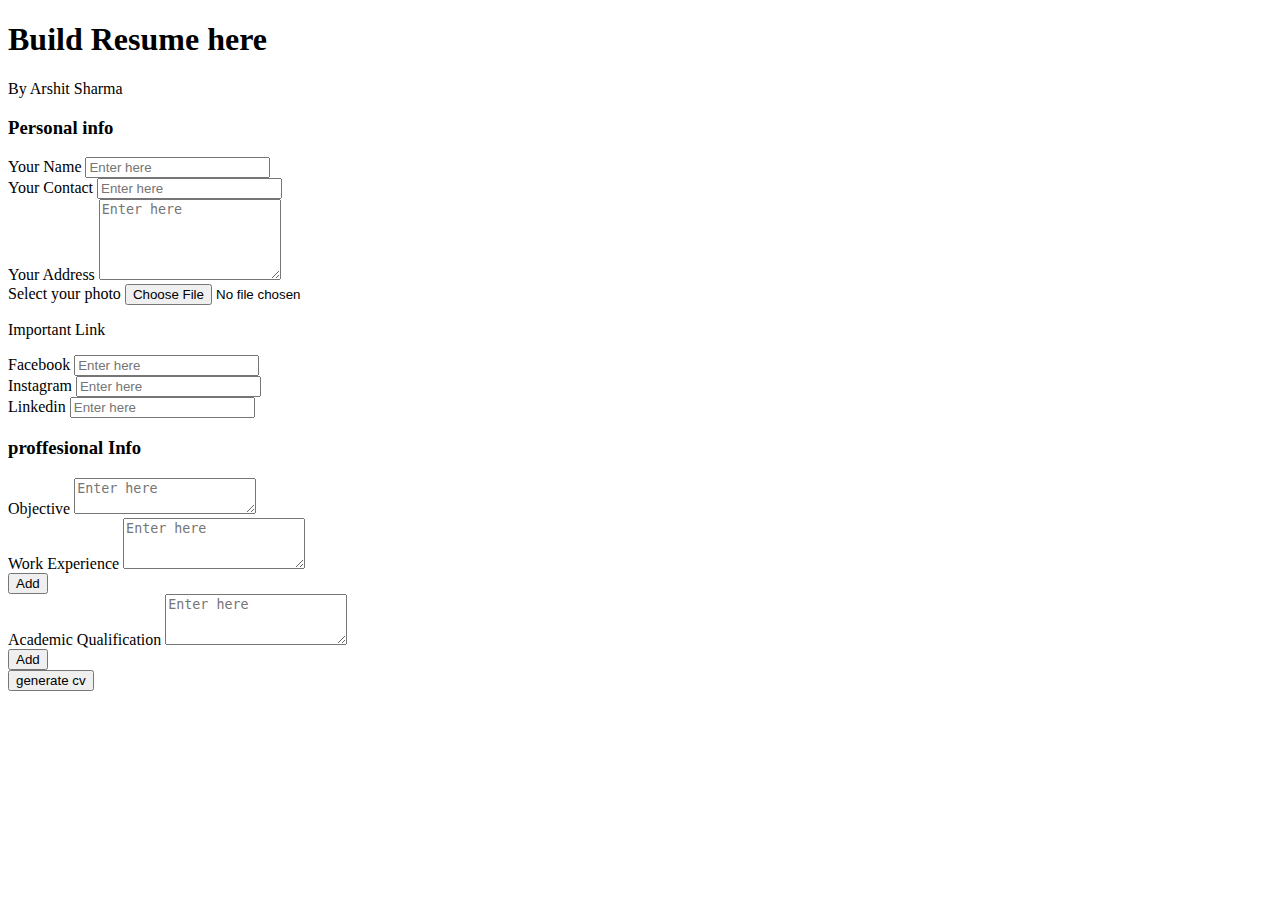
==== resume_project/index.html @ 4ed72d7b "Add files via upload" ====
<!DOCTYPE html>
<html lang="en">
<head>
<meta charset="UTF-8" />
<meta http-equiv="X-UA-Compatible" content="IE=edge" />
<meta name="viewport" content="width=device-width, initial-scale=1.0" />
<link 
 href="https://cdn.jsdelivr.net/npm/bootstrap@5.3.2/dist/css/bootstrap.min.css"
 rel="stylesheet" 
 integrity="sha384-T3c6CoIi6uLrA9TneNEoa7RxnatzjcDSCmG1MXxSR1GAsXEV/Dwwykc2MPK8M2HN" 
 crossorigin="anonymous"
 />
<link rel="stylesheet" href="style.css" />
<title>Resume Generator</title>
</head>
<body>
<!-- here goes html code -->
<div class ="container" id="cv-form">
<h1 class="text-center my-2">Build Resume here</h1>
<p class="text-center">By Arshit Sharma</p>
<div class="row">
 <div class="col-md-6">
      <h3>Personal info</h3>

     <div class="form-group">
        <label for="nameField"> Your Name</label>
        <input
        type="text"
        id="nameField"
        placeholder="Enter here"
        class="form-control"
       />
     </div>
     <div class="form-group">
        <label for="contactField"> Your Contact</label>
        <input
        type="text"
        id="contactField"
        placeholder="Enter here"
        class="form-control"
       />
     </div>
     <div class="form-group">
        <label for="addressField"> Your Address</label>
        <textarea
        id="addressField"
        placeholder="Enter here"
        class="form-control"
        rows="5"
        ></textarea>
     </div>
     
     <div class="form-group mt-3">
      <label for="">Select your photo</label>
      <input id="imgField" type="file" class="form-control" />
    </div>

     <p class="text-secondary my-3">Important Link</p>
     <div class="form-group">
        <label for="fbField">Facebook</label>
        <input
        type="text"
        id="fbField"
        placeholder="Enter here"
        class="form-control"
       />
     </div>

     <div class="form-group">
        <label for="instaField">Instagram</label>
        <input
        type="text"
        id="instaField"
        placeholder="Enter here"
        class="form-control"
       />
     </div>

     <div class="form-group">
        <label for="linkedField">Linkedin</label>
        <input
        type="text"
        id="linkedField"
        placeholder="Enter here"
        class="form-control"
       />
     </div>
 </div>
     <div class="col-md-6">

       <h3>proffesional Info</h3>

       <div class="form-group">
         <label for="">Objective</label>
         <textarea 
         id="objectiveField"
         rwos="5"
         placeholder="Enter here"
         class="form-control"
         ></textarea>
       </div>

       <div class="form-group" id="we">
         <label for="">Work Experience</label>
         <textarea
         rows="3"
         placeholder="Enter here"
         class="form-control weField"
         ></textarea>

          <div class="container text-center mt-2" id="weAddButton">
            <button onclick="addNewWEField()" class="btn btn-primary btn-sm">Add</button>

          </div>
      </div>

      <div class="form-group" id="aq">
         <label for="">Academic Qualification</label>
         <textarea
         rows="3"
         placeholder="Enter here"
         class="form-control eqField"
         ></textarea>

          <div class="container text-center mt-2" id="aqAddButton">
            <button onclick="addNewAQField()" class="btn btn-primary btn-sm">Add</button>
          </div>
      </div>
     </div>
   </div>  
   <div class="container text-center mt-3">
       <button onclick="generateCV()" class="btn btn-primary btn-lg">generate cv</button>
   </div>
</div>

<!-- cv Template -->
<div class="container" id="cv-template">

   <h1> this is Template</h1>
     <div class="row">
     <div class="col-md-4 text-center py-5 background">
      <!--left side -->
      <img src="https://i0.wp.com/pbs.twimg.com/media/EfwfM9mX0AcM7Ea.jpg" 
      alt=""
      class="img-fluid myimg"
      id="imgTemplate"
      />
      <div class="container">
         <p id="nameT1">Arshit Sharma</p>
         <p id="contactT">+919317620137, +918264300137</p>
         <p id="addressT">606,o-hostel,patialia, INDIA</p>

         <hr />

          <p>
            <a id="fbT" href="#1">https://leetcode.com/arshit_sharma/</a>
          </p>
          <p>
            <a id="instaT" href="#1">https://github.com/Arshitsharma</a>
          </p>
          <p>
            <a id="linkedT" href="#1">https://leetcode.com/arshit_sharma/</a>
          </p>

         </div>
       </div>
     <div class="col-md-8 py-2">
      <h1 id="nameT2" class="text-center" style="font-weight:980">Arshit Sharma</h1>

      <!-- objective card -->

      <div class="card mt-4">
         <div class="card-header background">
         <h3>Objective</h3>
         </div>
         <div class="card-body">
         <p id="objectiveT">
        Lorem ipsum dolor sit amet consectetur adipisicing elit. Nemo, reprehenderit at. 
        Iusto porro, laboriosam incidunt provident dolorem similique corrupti inventore 
        non at natus, ea praesentium explicabo aspernatur qui numquam, illo eligendi fugit 
        magni voluptatibus dolores expedita. Quae distinctio, excepturi quibusdam repellendus 
        commodi, maiores officiis reiciendis ullam, voluptate iure consequatur dolorem!
         </p>
         </div>
      </div>
   
         <!-- work experience -->  

      <div class="card mt-4">
         <div class="card-header background">
         <h3>Work experience</h3>
         </div>
         <div class="card-body">

            <ul id="weT">
            <li>Lorem ipsum dolor sit amet consectetur, adipisicing elit. Perspiciatis, quia!
              </li>
            <li>Lorem ipsum dolor sit amet consectetur, adipisicing elit. Perspiciatis, quia!
            </li>
            <li>Lorem ipsum dolor sit amet consectetur, adipisicing elit. Perspiciatis, quia!
            </li>
            </ul>
         </div>
      </div>
       
      <!-- academic quali -->  

      <div class="card mt-4">
         <div class="card-header background">
         <h3>Academic Qualification</h3>
         </div>
         <div class="card-body">

            <ul id="aqT">
            <li>Lorem ipsum dolor sit amet consectetur, adipisicing elit. Perspiciatis, quia!
              </li>
            <li>Lorem ipsum dolor sit amet consectetur, adipisicing elit. Perspiciatis, quia!
            </li>
            <li>Lorem ipsum dolor sit amet consectetur, adipisicing elit. Perspiciatis, quia!
            </li>
            </ul>
         </div>
      </div>
      
      <div class="container mt-3 text-center">
         <button onclick="printCV()" class="btn background">print cv</button>
      </div>
     </div>


   </div>
</div>


<script src="https://cdn.jsdelivr.net/npm/bootstrap@5.3.2/dist/js/bootstrap.bundle.min.js"
 integrity="sha384-C6RzsynM9kWDrMNeT87bh95OGNyZPhcTNXj1NW7RuBCsyN/o0jlpcV8Qyq46cDfL" 
 crossorigin="anonymous">
</script>
<script src="script.js"></script>
</body>
</html>
---- resume_project/style.css ----
#cv-form{
    
    /* display: none; */
}

#cv-template{
    display: none;
}

.myimg{
    border-radius: 50%;
    width: 200px;
}
.background{
    background-color: grey;
}
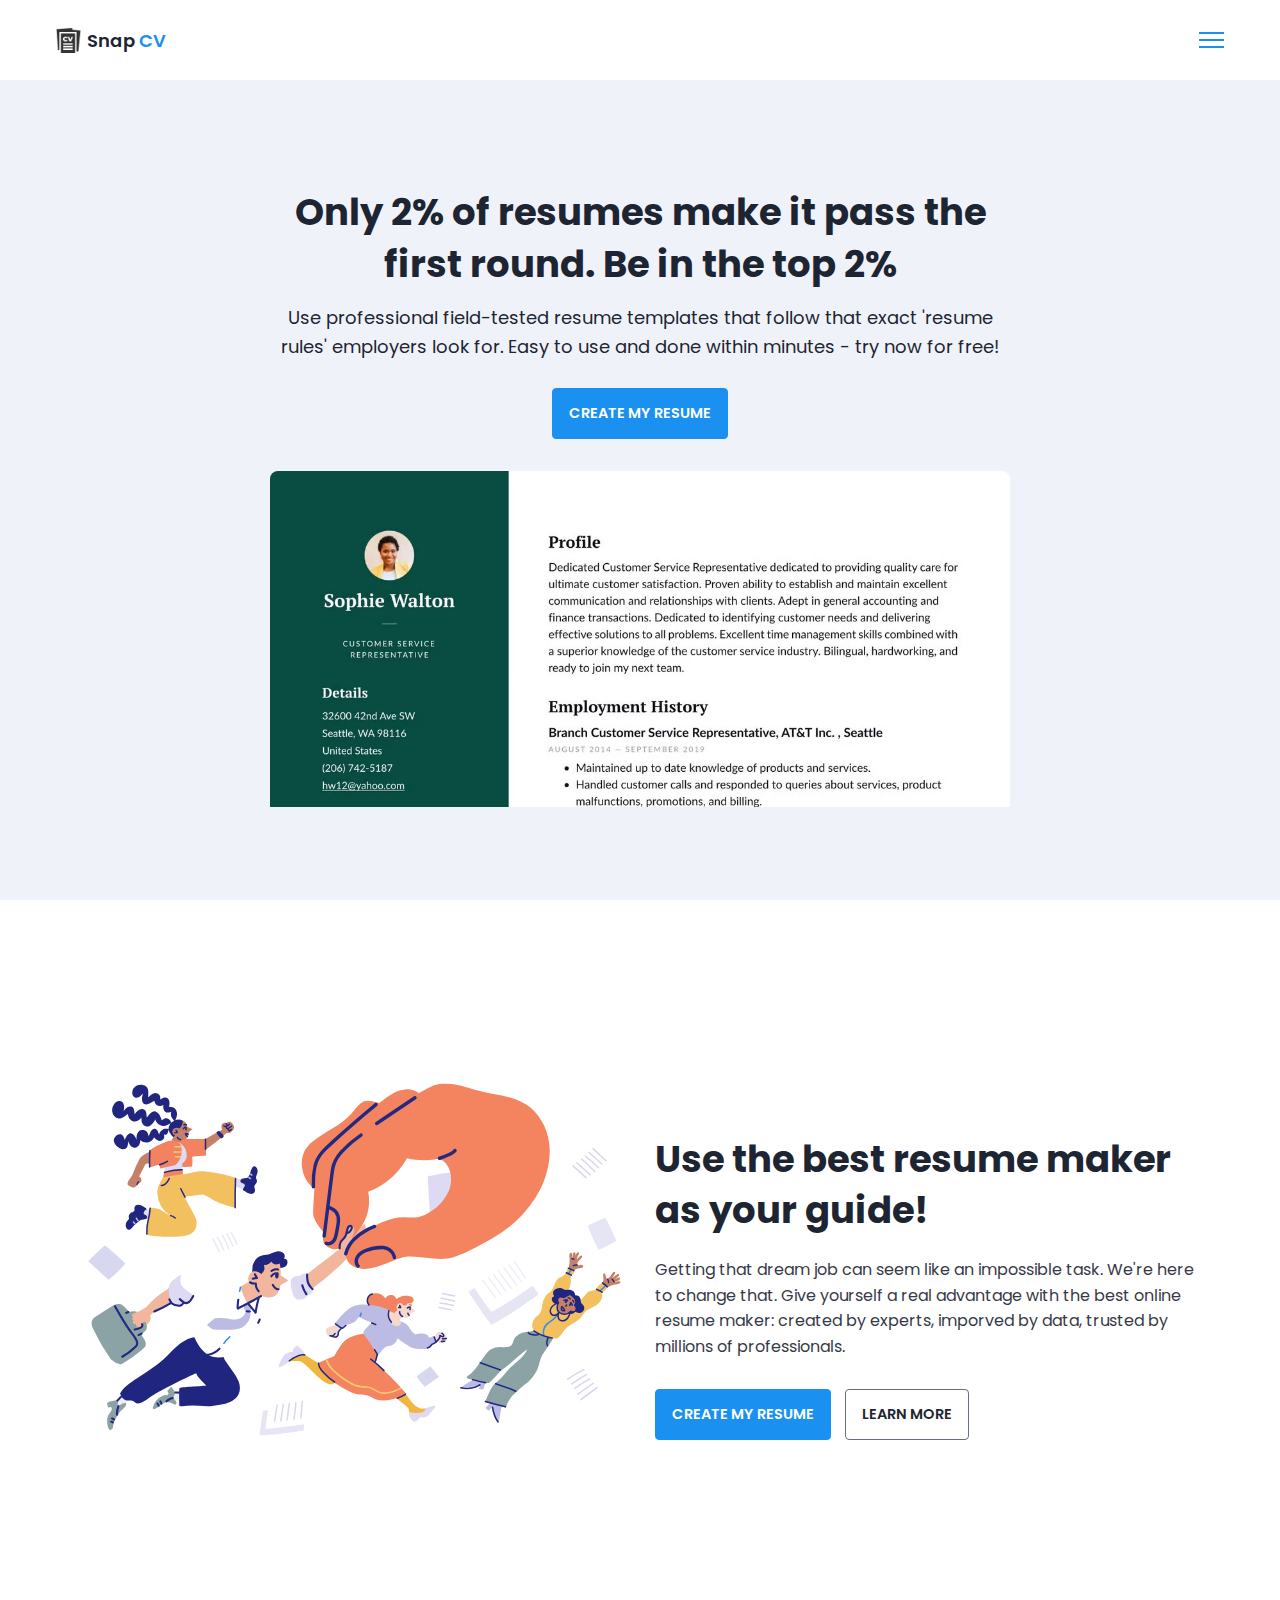
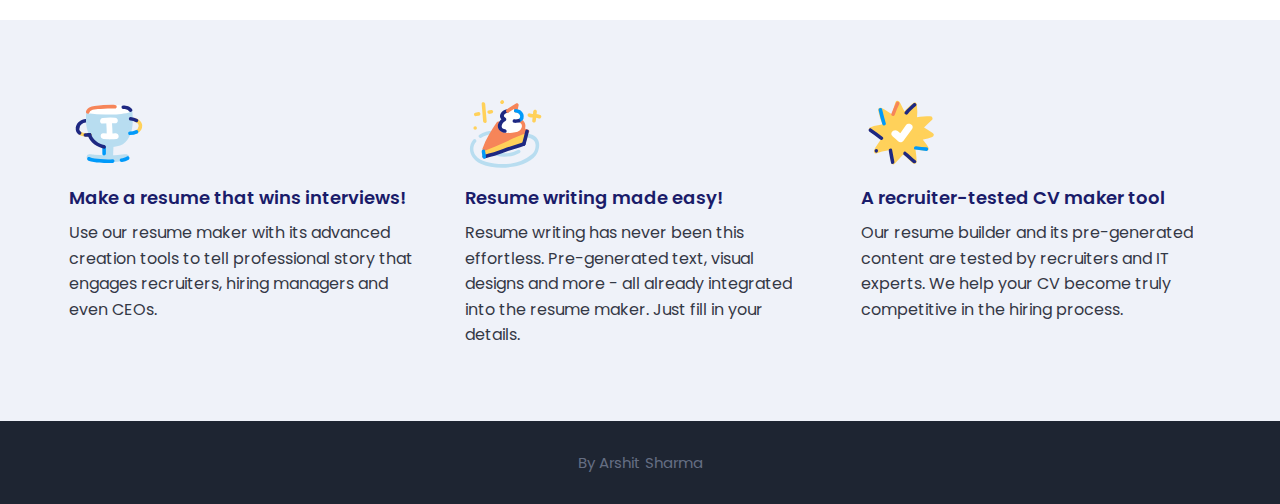
==== commit 4f7e5f80: "updated" ====
--- a/resume_project/index.html
+++ b/resume_project/index.html
@@ -1,241 +1,104 @@
-<!DOCTYPE html>
-<html lang="en">
-<head>
-<meta charset="UTF-8" />
-<meta http-equiv="X-UA-Compatible" content="IE=edge" />
-<meta name="viewport" content="width=device-width, initial-scale=1.0" />
-<link 
- href="https://cdn.jsdelivr.net/npm/bootstrap@5.3.2/dist/css/bootstrap.min.css"
- rel="stylesheet" 
- integrity="sha384-T3c6CoIi6uLrA9TneNEoa7RxnatzjcDSCmG1MXxSR1GAsXEV/Dwwykc2MPK8M2HN" 
- crossorigin="anonymous"
- />
-<link rel="stylesheet" href="style.css" />
-<title>Resume Generator</title>
-</head>
-<body>
-<!-- here goes html code -->
-<div class ="container" id="cv-form">
-<h1 class="text-center my-2">Build Resume here</h1>
-<p class="text-center">By Arshit Sharma</p>
-<div class="row">
- <div class="col-md-6">
-      <h3>Personal info</h3>
-
-     <div class="form-group">
-        <label for="nameField"> Your Name</label>
-        <input
-        type="text"
-        id="nameField"
-        placeholder="Enter here"
-        class="form-control"
-       />
-     </div>
-     <div class="form-group">
-        <label for="contactField"> Your Contact</label>
-        <input
-        type="text"
-        id="contactField"
-        placeholder="Enter here"
-        class="form-control"
-       />
-     </div>
-     <div class="form-group">
-        <label for="addressField"> Your Address</label>
-        <textarea
-        id="addressField"
-        placeholder="Enter here"
-        class="form-control"
-        rows="5"
-        ></textarea>
-     </div>
-     
-     <div class="form-group mt-3">
-      <label for="">Select your photo</label>
-      <input id="imgField" type="file" class="form-control" />
-    </div>
-
-     <p class="text-secondary my-3">Important Link</p>
-     <div class="form-group">
-        <label for="fbField">Facebook</label>
-        <input
-        type="text"
-        id="fbField"
-        placeholder="Enter here"
-        class="form-control"
-       />
-     </div>
-
-     <div class="form-group">
-        <label for="instaField">Instagram</label>
-        <input
-        type="text"
-        id="instaField"
-        placeholder="Enter here"
-        class="form-control"
-       />
-     </div>
-
-     <div class="form-group">
-        <label for="linkedField">Linkedin</label>
-        <input
-        type="text"
-        id="linkedField"
-        placeholder="Enter here"
-        class="form-control"
-       />
-     </div>
- </div>
-     <div class="col-md-6">
-
-       <h3>proffesional Info</h3>
-
-       <div class="form-group">
-         <label for="">Objective</label>
-         <textarea 
-         id="objectiveField"
-         rwos="5"
-         placeholder="Enter here"
-         class="form-control"
-         ></textarea>
-       </div>
-
-       <div class="form-group" id="we">
-         <label for="">Work Experience</label>
-         <textarea
-         rows="3"
-         placeholder="Enter here"
-         class="form-control weField"
-         ></textarea>
-
-          <div class="container text-center mt-2" id="weAddButton">
-            <button onclick="addNewWEField()" class="btn btn-primary btn-sm">Add</button>
-
-          </div>
-      </div>
-
-      <div class="form-group" id="aq">
-         <label for="">Academic Qualification</label>
-         <textarea
-         rows="3"
-         placeholder="Enter here"
-         class="form-control eqField"
-         ></textarea>
-
-          <div class="container text-center mt-2" id="aqAddButton">
-            <button onclick="addNewAQField()" class="btn btn-primary btn-sm">Add</button>
-          </div>
-      </div>
-     </div>
-   </div>  
-   <div class="container text-center mt-3">
-       <button onclick="generateCV()" class="btn btn-primary btn-lg">generate cv</button>
-   </div>
-</div>
-
-<!-- cv Template -->
-<div class="container" id="cv-template">
-
-   <h1> this is Template</h1>
-     <div class="row">
-     <div class="col-md-4 text-center py-5 background">
-      <!--left side -->
-      <img src="https://i0.wp.com/pbs.twimg.com/media/EfwfM9mX0AcM7Ea.jpg" 
-      alt=""
-      class="img-fluid myimg"
-      id="imgTemplate"
-      />
-      <div class="container">
-         <p id="nameT1">Arshit Sharma</p>
-         <p id="contactT">+919317620137, +918264300137</p>
-         <p id="addressT">606,o-hostel,patialia, INDIA</p>
-
-         <hr />
-
-          <p>
-            <a id="fbT" href="#1">https://leetcode.com/arshit_sharma/</a>
-          </p>
-          <p>
-            <a id="instaT" href="#1">https://github.com/Arshitsharma</a>
-          </p>
-          <p>
-            <a id="linkedT" href="#1">https://leetcode.com/arshit_sharma/</a>
-          </p>
-
-         </div>
-       </div>
-     <div class="col-md-8 py-2">
-      <h1 id="nameT2" class="text-center" style="font-weight:980">Arshit Sharma</h1>
-
-      <!-- objective card -->
-
-      <div class="card mt-4">
-         <div class="card-header background">
-         <h3>Objective</h3>
-         </div>
-         <div class="card-body">
-         <p id="objectiveT">
-        Lorem ipsum dolor sit amet consectetur adipisicing elit. Nemo, reprehenderit at. 
-        Iusto porro, laboriosam incidunt provident dolorem similique corrupti inventore 
-        non at natus, ea praesentium explicabo aspernatur qui numquam, illo eligendi fugit 
-        magni voluptatibus dolores expedita. Quae distinctio, excepturi quibusdam repellendus 
-        commodi, maiores officiis reiciendis ullam, voluptate iure consequatur dolorem!
-         </p>
-         </div>
-      </div>
-   
-         <!-- work experience -->  
-
-      <div class="card mt-4">
-         <div class="card-header background">
-         <h3>Work experience</h3>
-         </div>
-         <div class="card-body">
-
-            <ul id="weT">
-            <li>Lorem ipsum dolor sit amet consectetur, adipisicing elit. Perspiciatis, quia!
-              </li>
-            <li>Lorem ipsum dolor sit amet consectetur, adipisicing elit. Perspiciatis, quia!
-            </li>
-            <li>Lorem ipsum dolor sit amet consectetur, adipisicing elit. Perspiciatis, quia!
-            </li>
-            </ul>
-         </div>
-      </div>
-       
-      <!-- academic quali -->  
-
-      <div class="card mt-4">
-         <div class="card-header background">
-         <h3>Academic Qualification</h3>
-         </div>
-         <div class="card-body">
-
-            <ul id="aqT">
-            <li>Lorem ipsum dolor sit amet consectetur, adipisicing elit. Perspiciatis, quia!
-              </li>
-            <li>Lorem ipsum dolor sit amet consectetur, adipisicing elit. Perspiciatis, quia!
-            </li>
-            <li>Lorem ipsum dolor sit amet consectetur, adipisicing elit. Perspiciatis, quia!
-            </li>
-            </ul>
-         </div>
-      </div>
-      
-      <div class="container mt-3 text-center">
-         <button onclick="printCV()" class="btn background">print cv</button>
-      </div>
-     </div>
-
-
-   </div>
-</div>
-
-
-<script src="https://cdn.jsdelivr.net/npm/bootstrap@5.3.2/dist/js/bootstrap.bundle.min.js"
- integrity="sha384-C6RzsynM9kWDrMNeT87bh95OGNyZPhcTNXj1NW7RuBCsyN/o0jlpcV8Qyq46cDfL" 
- crossorigin="anonymous">
-</script>
-<script src="script.js"></script>
-</body>
+<!DOCTYPE html>
+<html>
+    <head>
+        <meta charset="utf-8">
+        <meta http-equiv="X-UA-Compatible" content="IE=edge">
+        <title>Home Page</title>
+        <meta name="description" content="">
+        <meta name="viewport" content="width=device-width, initial-scale=1">
+        <link rel="stylesheet" href="assets/css/main.css">
+    </head>
+    <body>
+
+        <nav class = "navbar bg-white">
+            <div class="container">
+                <div class = "navbar-content">
+                    <div class = "brand-and-toggler">
+                        <a href = "index.html" class = "navbar-brand">
+                            <img src = "assets/images/curriculum-vitae.png" alt = "" class = "navbar-brand-icon">
+                            <span class = "navbar-brand-text">Snap <span>CV</span>
+                        </a>
+                        <button type = "button" class = "navbar-toggler-btn">
+                            <div class = "bars">
+                                <div class = "bar"></div>
+                                <div class = "bar"></div>
+                                <div class = "bar"></div>
+                            </div>
+                        </button>
+                    </div>
+                </div>
+            </div>
+        </nav>
+
+        <header class = "header bg-bright" id = "header">
+            <div class = "container">
+                <div class = "header-content text-center">
+                    
+                    <h1 class = "lg-title">Only 2% of resumes make it pass the first round. Be in the top 2%</h1>
+                    <p class = "text-dark fs-18">Use professional field-tested resume templates that follow that exact 'resume rules' employers look for. Easy to use and done within minutes - try now for free!</p>
+                    <a href = "resume.html" class = "btn btn-primary text-uppercase">create my resume</a>
+                    <img src = "assets/images/dublin-resume-templates.avif">
+                </div>
+            </div>
+        </header>
+
+        <div class="section-one">
+            <div class="container">
+                <div class = "section-one-content">
+                    <div class="section-one-l">
+                        <img src = "assets/images/visual-0c7080adf17f1f207276f613447c924f667dab34b7ac415cd7ef653172defd0b.svg">
+                    </div>
+                    <div class = "section-one-r text-center">
+                        <h2 class = "lg-title">Use the best resume maker as your guide!</h2>
+                        <p class = "text">Getting that dream job can seem like an impossible task. We're here to change that. Give yourself a real advantage with the best online resume maker: created by experts, imporved by data, trusted by millions of professionals.</p>
+                        <div class = "btn-group">
+                            <a href = "resume.html" class = "btn btn-primary text-uppercase">create my resume</a>
+                            <a href = "https://youtu.be/y8YH0Qbu5h4?si=QGEylaXZ4i2lysi8" class = "btn btn-secondary text-uppercase">Learn More</a>
+                        </div>
+                    </div>
+                </div>
+            </div>
+        </div>
+
+        <div class = "section-two bg-bright">
+            <div class="container">
+                <div class="section-two-content">
+                    <div class = "section-items">
+                        <div class = "section-item">
+                            <div class = "section-item-icon">
+                                <img src = "assets/images/feature-1-edf4481d69166ac81917d1e40e6597c8d61aa970ad44367ce78049bf830fbda5.svg" alt = "">
+                            </div>
+                            <h5 class = "section-item-title">Make a resume that wins interviews!</h5>
+                            <p class = "text">Use our resume maker with its advanced creation tools to tell professional story that engages recruiters, hiring managers and even CEOs.</p>
+                        </div>
+
+                        <div class = "section-item">
+                            <div class = "section-item-icon">
+                                <img src = "assets/images/feature-2-a7a471bd973c02a55d1b3f8aff578cd3c9a4c5ac4fc74423d94ecc04aef3492b.svg" alt = "">
+                            </div>
+                            <h5 class = "section-item-title">Resume writing made easy!</h5>
+                            <p class = "text">Resume writing has never been this effortless. Pre-generated text, visual designs and more - all already integrated into the resume maker. Just fill in your details.</p>
+                        </div>
+
+                        <div class = "section-item">
+                            <div class = "section-item-icon">
+                                <img src = "assets/images/feature-3-4e87a82f83e260488c36f8105e26f439fdc3ee5009372bb5e12d9421f32eabdd.svg" alt = "">
+                            </div>
+                            <h5 class = "section-item-title">A recruiter-tested CV maker tool</h5>
+                            <p class = "text">Our resume builder and its pre-generated content are tested by recruiters and IT experts. We help your CV become truly competitive in the hiring process.</p>
+                        </div>
+                    </div>
+                </div>
+            </div>
+        </div>
+
+        <footer class = "footer bg-dark">
+            <div class="container">
+                <div class = "footer-content text-center">
+                    <p class="fs-15">By Arshit Sharma</span></p>
+                </div>
+            </div>
+        </footer>
+        
+    </body>
 </html>--- a/resume_project/assets/css/main.css
+++ b/resume_project/assets/css/main.css
@@ -0,0 +1,590 @@
+@import url('https://fonts.googleapis.com/css2?family=Manrope:wght@200;300;400;500;600;700;800&family=Poppins:ital,wght@0,100;0,200;0,300;0,400;0,500;0,600;0,700;0,800;0,900;1,100;1,200;1,300;1,400;1,500;1,600;1,700;1,800;1,900&display=swap');
+
+:root{
+    --clr-blue: #1A91F0;
+    --clr-blue-mid: #1170CD;
+    --clr-blue-dark: #1A1C6A;
+    --clr-white: #fff;
+    --clr-bright: #EFF2F9;
+    --clr-dark: #1e2532;
+    --clr-black: #000;
+    --clr-grey: #656e83;
+    --clr-green: #084C41;
+    --font-poppins: 'Poppins', sans-serif;
+    --font-manrope: 'Manrope', sans-serif;;
+    --transition: all 300ms ease-in-out;
+}
+
+*{
+    padding: 0;
+    margin: 0;
+    box-sizing: border-box;
+}
+
+html{
+    font-size: 10px;
+}
+
+body{
+    font-size: 1.6rem;
+    font-family: var(--font-poppins);
+}
+
+button{
+    border: none;
+    background-color: transparent;
+    outline: 0;
+    cursor: pointer;
+    font-family: inherit;
+}
+
+img{
+    width: 100%;
+    display: block;
+}
+
+a{
+    text-decoration: none;
+}
+
+/* fonts */
+.font-poppins{font-family: var(--font-poppins);}
+.font-manrope{font-family: var(--font-manrope);}
+
+/* text colors */
+.text-blue{color: var(--clr-blue);}
+.text-blue-mid{color: var(--clr-blue-mid);}
+.text-blue-dark{color: var(--clr-blue-dark);}
+.text-bright{color: var(--clr-bright);}
+.text-dark{color: var(--clr-dark);}
+.text-grey{color: var(--clr-grey);}
+.text-white{color: var(--clr-white);}
+
+/* backgrounds */
+.bg-blue{background-color: var(--clr-blue);}
+.bg-blue-mid{background-color: var(--clr-blue-mid);}
+.bg-blue-dark{background-color: var(--clr-blue-dark);}
+.bg-bright{background-color: var(--clr-bright);}
+.bg-dark{background-color: var(--clr-dark);}
+.bg-grey{background-color: var(--clr-grey);}
+.bg-white{background-color: var(--clr-white);}
+.bg-black{background-color: var(--clr-black);}
+.bg-green{background-color: var(--clr-green);}
+
+.text-center{ text-align: center;}
+.text-left{text-align: left;}
+.text-right{text-align: right;}
+.text-uppercase{text-transform: uppercase;}
+.text-lowercase{text-transform: lowercase;}
+.text-capitalize{text-transform: capitalize;}
+.text{
+    color: var(--clr-dark);
+    opacity: 0.9;
+    margin: 2rem 0;
+    line-height: 1.6;
+}
+
+.fw-2{font-weight: 200;}
+.fw-3{font-weight: 300;}
+.fw-4{font-weight: 400;}
+.fw-5{font-weight: 500;}
+.fw-6{font-weight: 600;}
+.fw-7{font-weight: 700;}
+.fw-8{font-weight: 800;}
+
+.fs-13{font-size: 13px;}
+.fs-14{font-size: 14px;}
+.fs-15{font-size: 15px;}
+.fs-16{font-size: 16px;}
+.fs-17{font-size: 17px;}
+.fs-18{font-size: 18px;}
+.fs-19{font-size: 19px;}
+.fs-20{font-size: 20px;}
+.fs-21{font-size: 21px;}
+.fs-22{font-size: 22px;}
+.fs-23{font-size: 23px;}
+.fs-24{font-size: 24px;}
+.fs-25{font-size: 25px;}
+
+.ls-1{letter-spacing: 1px;}
+.ls-2{letter-spacing: 2px;}
+
+.container{
+    max-width: 1200px;
+    margin: 0 auto;
+    padding: 0 1.6rem;
+}
+
+/* bars button */
+.bars{
+    display: flex;
+    flex-direction: column;
+    justify-content: space-between;
+    height: 16.5px;
+    width: 25px;
+}
+.bars .bar{
+    width: 100%;
+    height: 2px;
+    background-color: var(--clr-blue);
+    transition: var(--transition);
+}
+
+.bars:hover .bar{
+    background-color: var(--clr-dark);
+}
+
+/* buttons */
+.btn{
+    font-size: 14.5px;
+    font-weight: 600;
+    padding: 1.4rem 1.6rem;
+    border-radius: 4px;
+    display: inline-block;
+}
+
+.btn-primary{
+    background-color: var(--clr-blue);
+    color: var(--clr-white);
+    border: 1px solid var(--clr-blue);
+    transition: var(--transition);
+}
+
+.btn-primary:hover{
+    background-color: transparent;
+    color: var(--clr-dark);
+    border-color: var(--clr-grey);
+}
+
+.btn-secondary{
+    background-color: transparent;
+    color: var(--clr-dark);
+    border: 1px solid var(--clr-grey);
+    transition: var(--transition);
+}
+
+.btn-secondary:hover{
+    background-color: var(--clr-blue);
+    color: var(--clr-white);
+    border-color: var(--clr-blue);
+}
+
+.btn-group button:first-child, .btn-group a:first-child{
+    margin-right: 1rem!important;
+}
+
+/* navbar part */
+.navbar{
+    height: 80px;
+    display: flex;
+    align-items: center;
+    box-shadow: rgba(0, 0, 0, 0.08) 0px 3px 8px;
+}
+
+.navbar .container{
+    width: 100%;
+}
+
+.navbar-brand{
+    display: flex;
+    align-items: center;
+    justify-content: flex-start;
+    font-size: 1.8rem;
+}
+.navbar-brand-text{
+    color: var(--clr-dark);
+    font-weight: 600;
+}
+.navbar-brand-text span{
+    color: var(--clr-blue);
+}
+.navbar-brand-icon{
+    width: 25px;
+    margin-right: 6px;
+    opacity: 0.8;
+}
+.brand-and-toggler{
+    display: flex;
+    align-items: center;
+    justify-content: space-between;
+}
+.header{
+    min-height: calc(100vh - 80px);
+    display: flex;
+    flex-direction: column;
+    align-items: center;
+    justify-content: center;
+}
+.header-content{
+    max-width: 740px;
+    margin-right: auto;
+    margin-left: auto;
+}
+.header-content img{
+    max-width: 760px;
+    border-top-right-radius: 8px;
+    border-top-left-radius: 8px;
+    margin-top: 3.2rem;
+}
+.lg-title{
+    margin: 1.4rem 0;
+    font-size: 37px;
+    line-height: 1.4;
+    color: var(--clr-dark);
+}
+.header-content p{
+    margin-bottom: 2.6rem;
+    line-height: 1.6;
+}
+
+
+/* section one */
+.section-one{
+    padding: 64px 0;
+    min-height: 80vh;
+    display: flex;
+    align-items: center;
+}
+.section-one-l img{
+    max-width: 545px;
+    margin-right: auto;
+    margin-left: auto;
+}
+.section-one-r{
+    margin-top: 4rem;
+}
+
+.section-one .btn-group{
+    margin-top: 2rem;
+}
+.section-one-r{
+    max-width: 545px;
+    margin-right: auto;
+    margin-left: auto;
+    
+}
+.section-one-r .btn-group{
+    margin-top: 3rem;
+}
+
+/* section two */
+.section-two{
+    padding: 64px 0;
+}
+.section-two .section-items{
+    display: grid;
+    gap: 2rem;
+}
+
+.section-two .section-item{
+    max-width: 350px;
+    text-align: center;
+    margin-right: auto;
+    margin-left: auto;
+}
+.section-two .section-item-icon{
+    margin: 1rem 0;
+}
+.section-two .section-item-icon img{
+    width: 80px;
+    margin-right: auto;
+    margin-left: auto;
+}
+.section-two .section-item-title{
+    color: var(--clr-blue-dark);
+    font-size: 1.8rem;
+    font-weight: 600;
+}
+.section-two .text{
+    margin: 0.9rem 0;
+}
+
+/* footer */
+.footer{
+    padding: 3rem 0;
+}
+.footer-content p{
+    color: var(--clr-grey);
+}
+.footer-content p span{
+    color: var(--clr-white);
+}
+
+/* media queries */
+@media screen and (min-width: 768px){
+    .section-two .section-items{
+        grid-template-columns: repeat(2, 1fr);
+    }
+}
+
+@media screen and (min-width: 992px){
+    .section-one-content{
+        display: grid;
+        grid-template-columns: repeat(2, 1fr);
+        column-gap: 3rem;
+    }
+    .section-one-r{
+        text-align: left;
+    }
+    .section-two .section-items{
+        grid-template-columns: repeat(3, 1fr);
+    }
+    .section-two .section-item{
+        text-align: left;
+    }
+    .section-two .section-item-icon img{
+        margin-left: 0;
+    }
+}
+
+
+
+/* resume page */
+#about-sc{
+    padding: 64px 0;
+}
+
+.cv-form-row-title{
+    background-color: var(--clr-dark);
+    padding: 0.8rem 1.6rem;
+    margin-bottom: 2rem;
+}
+
+.cv-form-row-title h3{
+    color: var(--clr-white);
+    font-weight: 500;
+    text-transform: uppercase;
+    letter-spacing: 1.5px;
+    font-size: 1.7rem;
+}
+.cv-form-blk{
+    margin: 3rem 0;
+}
+.cv-form-row{
+    padding: 3rem 2rem 0 2rem;
+    border: 1px solid rgba(0, 0, 0, 0.08);
+    margin-bottom: 1rem;
+    position: relative;
+}
+textarea{
+    resize: none;
+}
+.form-elem{
+    margin-bottom: 3rem;
+    position: relative;
+}
+.form-label{
+    display: block;
+    font-weight: 600;
+    font-size: 14px;
+    color: var(--clr-dark);
+    margin-bottom: 0.5rem;
+}
+.form-control{
+    border-radius: none;
+    border: 1px solid rgba(0, 0, 0, 0.1);
+    font-size: 14px;
+    padding: 0.8rem 1.6rem;
+    font-family: inherit;
+    width: 100%;
+    outline: 0;
+    transition: var(--transition);
+}
+
+.form-control:focus{
+    border-color: rgba(0, 0, 0, 0.3);
+}
+.form-text{
+    color: #ca0b00;
+    font-size: 12px;
+    position: absolute;
+    letter-spacing: 0.5px;
+    top: calc(100% + 2px);
+    left: 0;
+    width: 100%;
+}
+.cols-3, .cols-2{
+    display: grid;
+}
+.repeater-add-btn{
+    width: 25px;
+    height: 25px;
+    background-color: var(--clr-blue-mid);
+    font-size: 1.6rem;
+    color: var(--clr-white);
+    margin: 1rem 0;
+}
+.repeater-remove-btn{
+    position: absolute;
+    top: 10px;
+    right: 10px;
+    z-index: 999;
+    width: 25px;
+    height: 25px;
+    border-radius: 50%;
+    background-color: #ca0b00;
+    color: var(--clr-white);
+    font-size: 1.6rem;
+}
+
+/* preview section */
+.preview-cnt{
+    border-radius: 5px;
+    display: grid;
+    grid-template-columns: 32% auto;
+    box-shadow: rgba(149, 157, 165, 0.2) 0px 8px 24px;
+    overflow: hidden;
+}
+
+.preview-cnt-l{
+    padding: 3rem 3rem 2rem 3rem;
+}
+.preview-cnt-r{
+    padding: 3rem 3rem 3rem 4rem;
+}
+.preview-cnt-l .preview-blk:nth-child(1){
+    text-align: center;
+}
+.preview-image{
+    width: 120px;
+    height: 120px;
+    border-radius: 50%;
+    overflow: hidden;
+    margin-right: auto;
+    margin-left: auto;
+}
+.preview-image img{
+    width: 100%;
+    height: 100%;
+    object-fit: cover;
+}
+.preview-item-name{
+    font-size: 2.4rem;
+    font-weight: 600;
+    margin: 1.8rem 0;
+    position: relative;
+}
+.preview-item-name::after{
+    position: absolute;
+    content: "";
+    bottom: -10px;
+    width: 50px;
+    height: 1.5px;
+    background-color: rgba(255, 255, 255, 0.5);
+    left: 50%;
+    transform: translateX(-50%);
+}
+.preview-blk{
+    padding: 1rem 0;
+    margin-bottom: 1rem;
+}
+.preview-blk-title h3{
+    text-transform: uppercase;
+    letter-spacing: 0.5px;
+    border-bottom: 0.5px solid rgba(0, 0, 0, 0.08);
+    padding-bottom: 0.5rem;
+}
+.preview-blk-title{
+    margin-bottom: 1rem;
+}
+.preview-blk-list .preview-item{
+    font-size: 1.5rem;
+    margin-bottom: 0.2rem;
+    opacity: 0.95;
+}
+.preview-cnt-r .preview-blk-title{
+    color: var(--clr-dark);
+}
+.preview-cnt-r .preview-blk-list .preview-item{
+    margin-top: 1.8rem;
+}
+
+.achievements-items.preview-blk-list .preview-item span:first-child,
+.educations-items.preview-blk-list .preview-item span:first-child,
+.experiences-items.preview-blk-list .preview-item span:first-child{
+    display: block;
+    font-weight: 600;
+    margin-bottom: 1rem;
+    background-color: rgba(0, 0, 0, 0.03);
+}
+
+.educations-items.preview-blk-list .preview-item span:nth-child(2),
+.experiences-items.preview-blk-list .preview-item span:nth-child(2){
+    font-weight: 600;
+    margin-right: 1rem;
+}
+
+.educations-items.preview-blk-list .preview-item span:nth-child(3),
+.experiences-items.preview-blk-list .preview-item span:nth-child(3){
+    font-style: italic;
+    margin-right: 1rem;
+}
+
+.educations-items.preview-blk-list .preview-item span:nth-child(4),
+.educations-items.preview-blk-list .preview-item span:nth-child(5),
+.experiences-items.preview-blk-list .preview-item span:nth-child(4),
+.experiences-items.preview-blk-list .preview-item span:nth-child(5){
+    margin-right: 1rem;
+    background-color: var(--clr-green);
+    color: var(--clr-white);
+    padding: 0 1rem;
+    border-radius: 0.6rem;
+}
+
+.educations-items.preview-blk-list .preview-item span:nth-child(6),
+.experiences-items.preview-blk-list .preview-item span:nth-child(6){
+    font-size: 13.5px;
+    display: block;
+    opacity: 0.8;
+    margin-top: 1rem;
+}
+.projects-items.preview-blk-list .preview-item span{
+    display: block;
+}
+
+@media screen and (min-width: 768px){
+    .cols-3{
+        grid-template-columns: repeat(3, 1fr);
+        column-gap: 2rem;
+    }
+    .cols-2{
+        grid-template-columns: repeat(2, 1fr);
+        column-gap: 2rem;
+    }
+}
+
+@media screen and (min-width: 992px){
+    .cv-form-row{
+        padding: 3rem 3rem 0rem 3rem;
+    }
+    .cols-3{
+        grid-template-columns: repeat(3, 1fr);
+    }
+}
+
+.print-btn-sc{
+    margin: 2rem 0 6rem 0;
+}
+
+/* print section */
+@media print{
+    body *{
+        visibility: hidden;
+    }
+
+    .non_print_area{
+        display: none;
+    }
+
+    .print_area, .print_area *{
+        visibility: visible;
+    }
+
+    .print_area{
+        width: 100%;
+        position: absolute;
+        left: 0;
+        top: 0;
+        overflow: hidden;
+    }
+}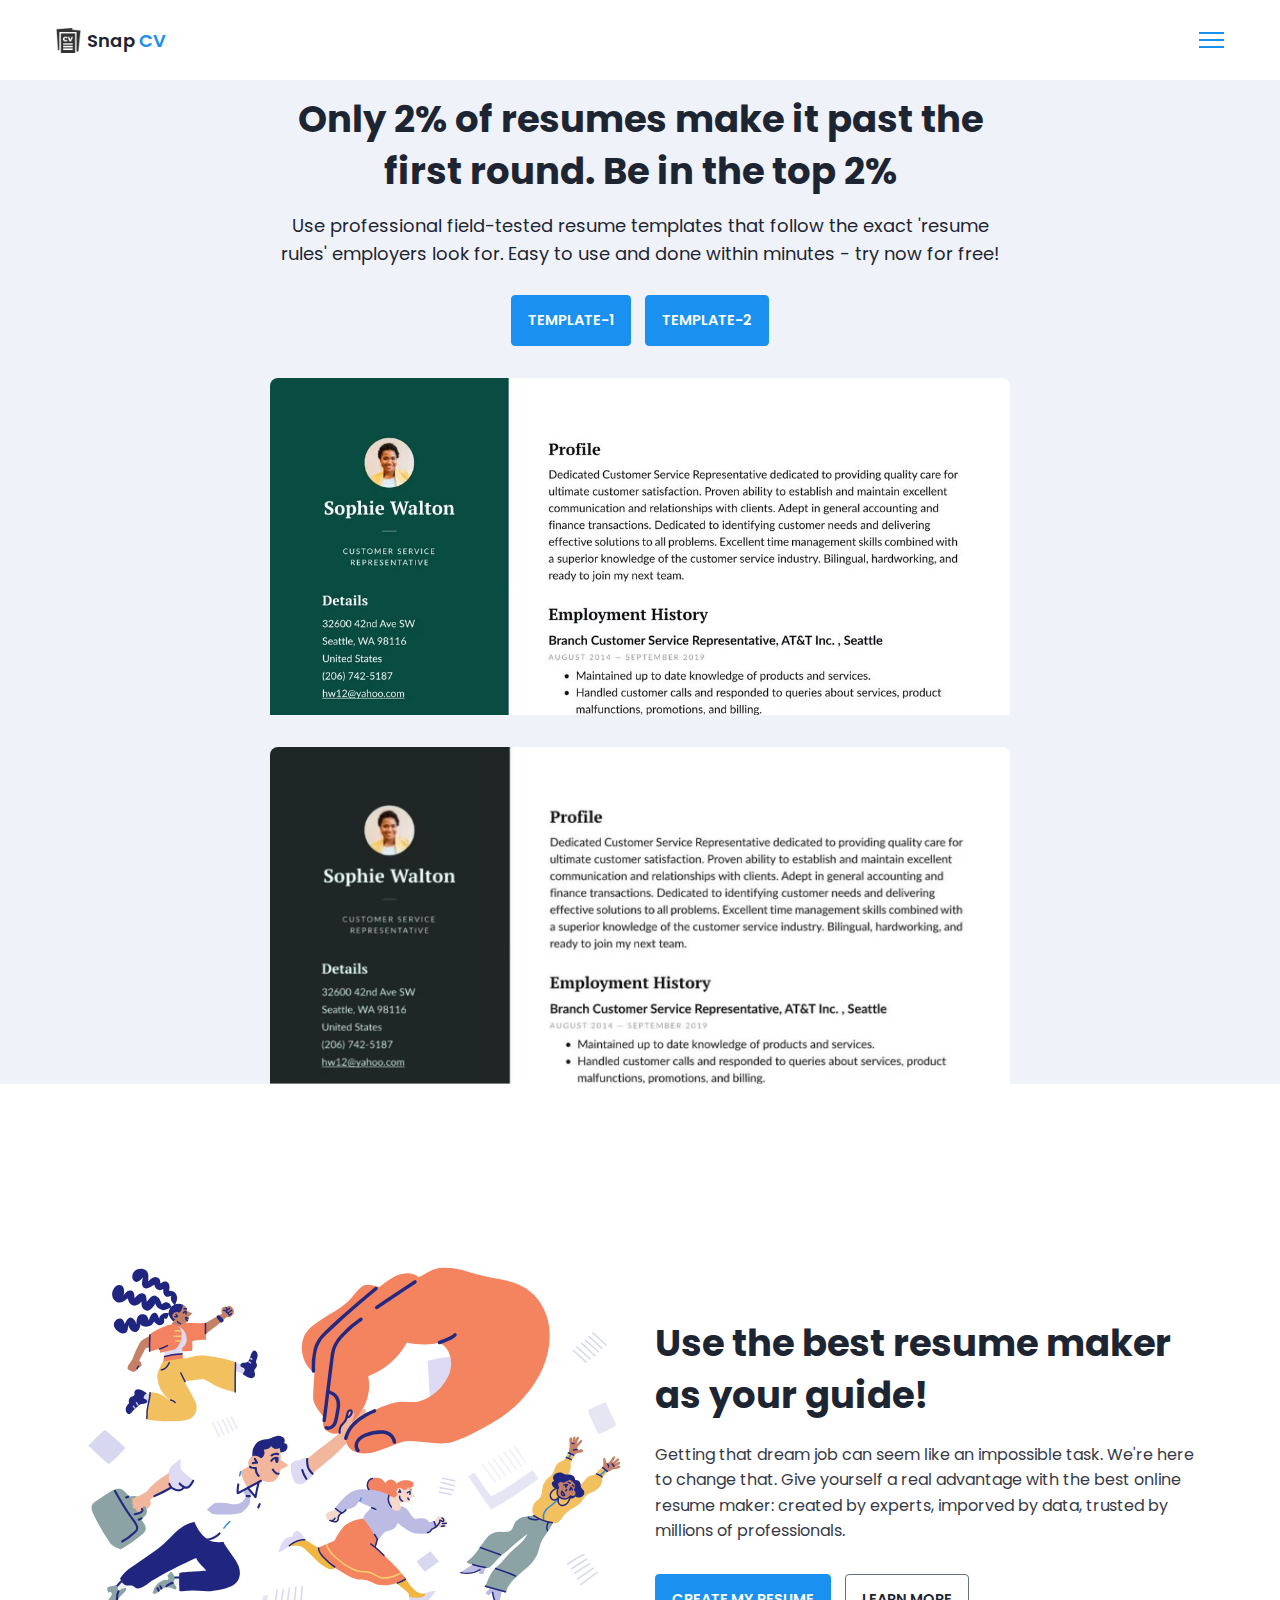
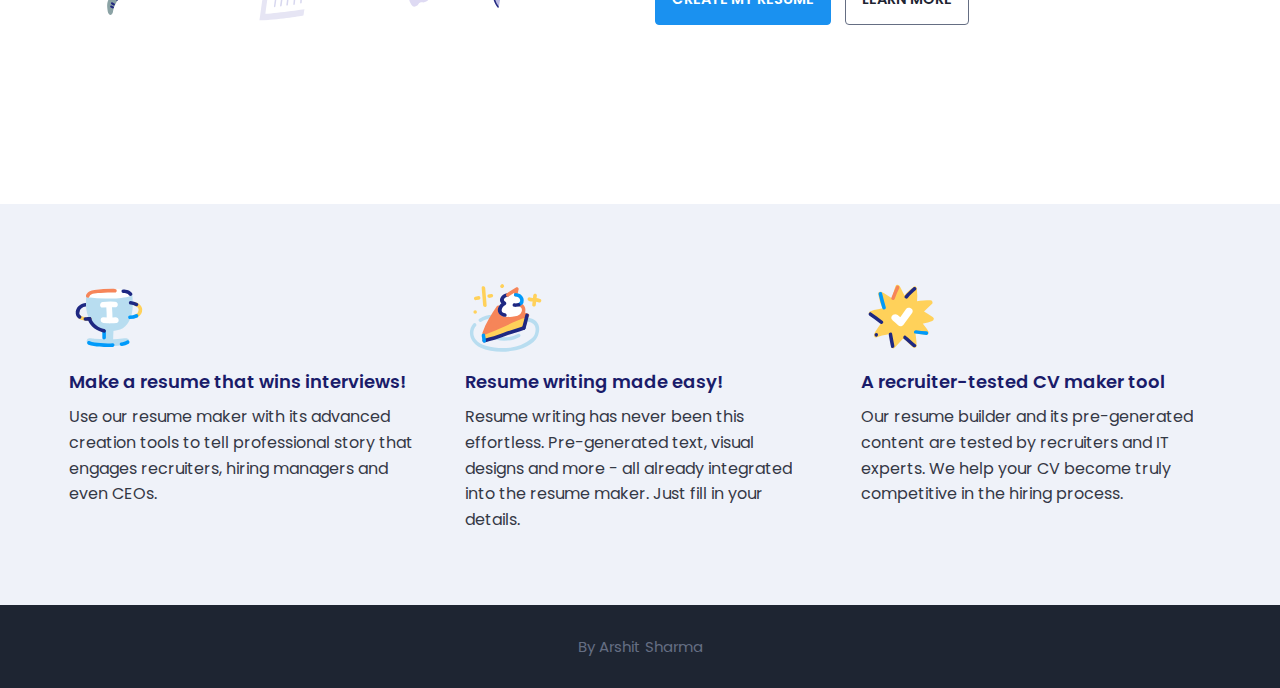
==== commit caed5e96: "added new template_image" ====
--- a/resume_project/index.html
+++ b/resume_project/index.html
@@ -30,14 +30,23 @@
             </div>
         </nav>
 
-        <header class = "header bg-bright" id = "header">
-            <div class = "container">
-                <div class = "header-content text-center">
-                    
-                    <h1 class = "lg-title">Only 2% of resumes make it pass the first round. Be in the top 2%</h1>
-                    <p class = "text-dark fs-18">Use professional field-tested resume templates that follow that exact 'resume rules' employers look for. Easy to use and done within minutes - try now for free!</p>
-                    <a href = "resume.html" class = "btn btn-primary text-uppercase">create my resume</a>
-                    <img src = "assets/images/dublin-resume-templates.avif">
+        <header class="header bg-bright" id="header">
+            <div class="container">
+                <div class="header-content text-center">
+                    <h1 class="lg-title">Only 2% of resumes make it past the first round. Be in the top 2%</h1>
+                    <p class="text-dark fs-18">Use professional field-tested resume templates that follow the exact 'resume rules' employers look for. Easy to use and done within minutes - try now for free!</p>
+                    <div class="btn-group">
+                        <a href="resume.html" class="btn btn-primary text-uppercase">Template-1     </a>
+                        <a href="resume1.html" class="btn btn-primary text-uppercase">Template-2   </a>
+                    </div>
+                    <div class="template-images">
+                        <div class="template-image">
+                            <img src="assets/images/dublin-resume-templates.avif" alt="Template 1">
+                        </div>
+                        <div class="template-image">
+                            <img src="assets\images\template_image.avif" alt="Other Template">
+                        </div>
+                    </div>
                 </div>
             </div>
         </header>
